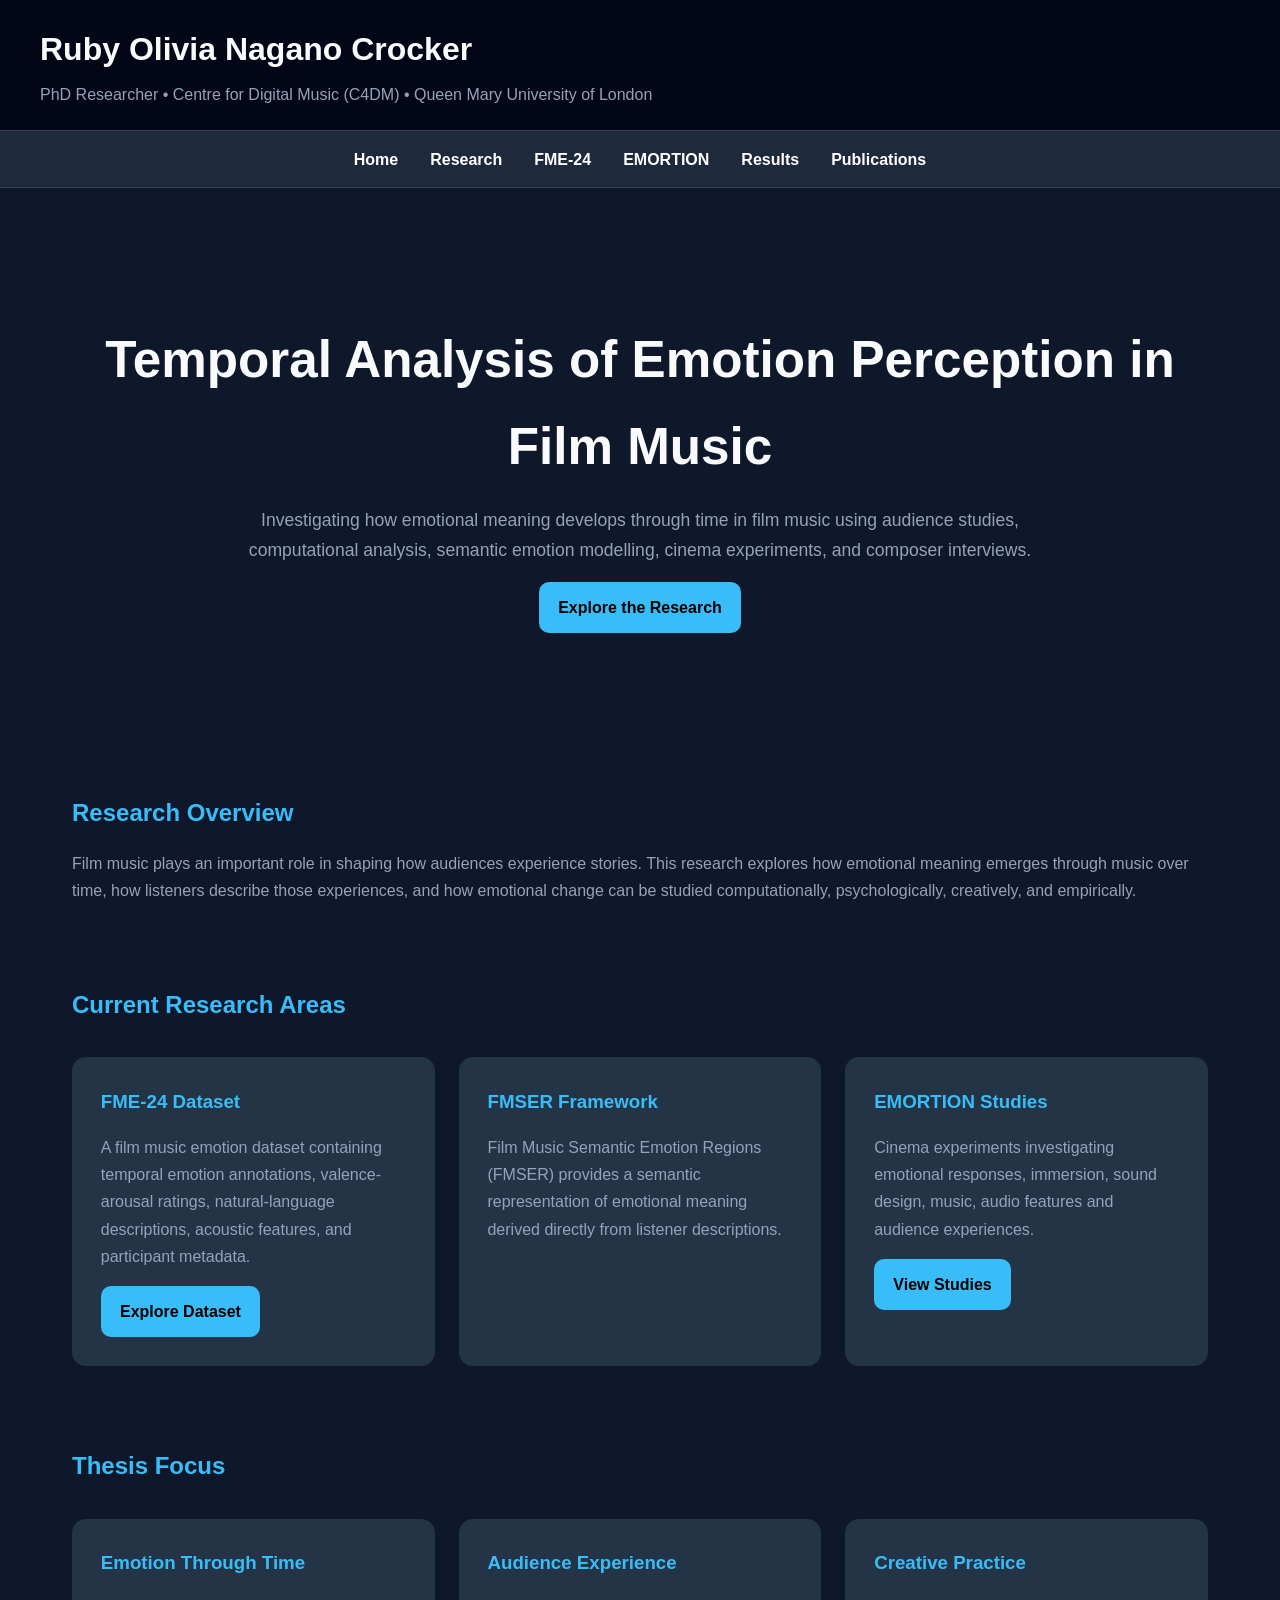
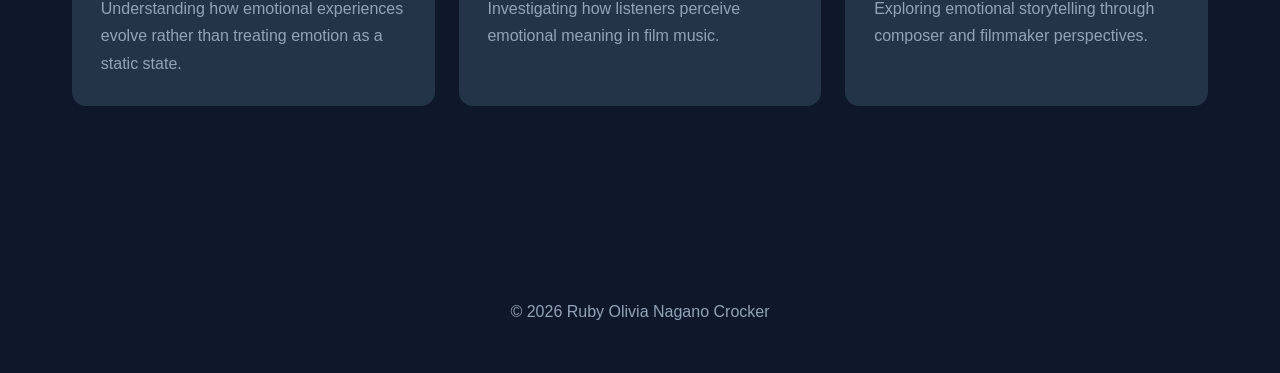
==== index.html @ 359a27bb "Created home page design" ====
<!DOCTYPE html>
<html lang="en">

<head>
    <meta charset="UTF-8">
    <meta name="viewport" content="width=device-width, initial-scale=1.0">
    <title>Ruby Crocker | Film Music & Emotion Research</title>

    <link rel="stylesheet" href="css/styles.css">
</head>

<body>

<header>

    <div class="header-content">

        <h1>Ruby Olivia Nagano Crocker</h1>

        <p>
            PhD Researcher • Centre for Digital Music (C4DM) • Queen Mary University of London
        </p>

    </div>

</header>

<nav>

    <a href="index.html">Home</a>
    <a href="research.html">Research</a>
    <a href="fme24.html">FME-24</a>
    <a href="emortion.html">EMORTION</a>
    <a href="explore-fme.html">Results</a>
    <a href="publications.html">Publications</a>

</nav>

<main>

    <section class="hero">

        <h2>Temporal Analysis of Emotion Perception in Film Music</h2>

        <p>
            Investigating how emotional meaning develops through time in film music using
            audience studies, computational analysis, semantic emotion modelling, cinema
            experiments, and composer interviews.
        </p>

        <a href="research.html" class="button">
            Explore the Research
        </a>

    </section>

    <section class="section">

        <h2>Research Overview</h2>

        <p>
            Film music plays an important role in shaping how audiences experience stories.
            This research explores how emotional meaning emerges through music over time,
            how listeners describe those experiences, and how emotional change can be
            studied computationally, psychologically, creatively, and empirically.
        </p>

    </section>

    <section class="section">

        <h2>Current Research Areas</h2>

        <div class="cards">

            <div class="card">

                <h3>FME-24 Dataset</h3>

                <p>
                    A film music emotion dataset containing temporal emotion annotations,
                    valence-arousal ratings, natural-language descriptions, acoustic
                    features, and participant metadata.
                </p>

                <a href="fme24.html" class="button">
                    Explore Dataset
                </a>

            </div>

            <div class="card">

                <h3>FMSER Framework</h3>

                <p>
                    Film Music Semantic Emotion Regions (FMSER) provides a semantic
                    representation of emotional meaning derived directly from listener
                    descriptions.
                </p>

            </div>

            <div class="card">

                <h3>EMORTION Studies</h3>

                <p>
                    Cinema experiments investigating emotional responses,
                    immersion, sound design, music, audio features and audience
                    experiences.
                </p>

                <a href="emortion.html" class="button">
                    View Studies
                </a>

            </div>

        </div>

    </section>

    <section class="section">

        <h2>Thesis Focus</h2>

        <div class="cards">

            <div class="card">
                <h3>Emotion Through Time</h3>
                <p>
                    Understanding how emotional experiences evolve rather than treating
                    emotion as a static state.
                </p>
            </div>

            <div class="card">
                <h3>Audience Experience</h3>
                <p>
                    Investigating how listeners perceive emotional meaning in film music.
                </p>
            </div>

            <div class="card">
                <h3>Creative Practice</h3>
                <p>
                    Exploring emotional storytelling through composer and filmmaker
                    perspectives.
                </p>
            </div>

        </div>

    </section>

</main>

<footer>

    © 2026 Ruby Olivia Nagano Crocker

</footer>

</body>

</html>
---- css/styles.css ----
:root {

    --background: #0f172a;
    --surface: #1e293b;
    --card: #243447;

    --text: #f8fafc;
    --muted: #94a3b8;

    --accent: #38bdf8;

}

* {
    margin: 0;
    padding: 0;
    box-sizing: border-box;
}

body {

    font-family: "Segoe UI", sans-serif;

    background: var(--background);

    color: var(--text);

    line-height: 1.7;
}

header {

    background: #020617;

    border-bottom: 1px solid #334155;

    padding: 1.4rem 2rem;
}

.header-content {

    max-width: 1200px;
    margin: auto;
}

header h1 {

    font-size: 2rem;
}

header p {

    color: var(--muted);
    margin-top: 0.25rem;
}

nav {

    background: var(--surface);

    display: flex;

    justify-content: center;

    gap: 2rem;

    padding: 0.9rem;

    border-bottom: 1px solid #334155;

    position: sticky;
    top: 0;
}

nav a {

    text-decoration: none;

    color: white;

    font-weight: 600;

    transition: 0.3s;
}

nav a:hover {

    color: var(--accent);
}

main {

    max-width: 1200px;

    margin: auto;

    padding: 3rem 2rem;
}

.hero {

    text-align: center;

    padding: 5rem 1rem;
}

.hero h2 {

    font-size: 3.2rem;

    margin-bottom: 1rem;
}

.hero p {

    max-width: 800px;

    margin: auto;

    color: var(--muted);

    font-size: 1.1rem;
}

.section {

    margin-top: 5rem;
}

.section h2 {

    margin-bottom: 1rem;

    color: var(--accent);
}

.section p {

    color: var(--muted);
}

.cards {

    display: grid;

    grid-template-columns: repeat(auto-fit, minmax(280px,1fr));

    gap: 1.5rem;

    margin-top: 2rem;
}

.card {

    background: var(--card);

    padding: 1.8rem;

    border-radius: 14px;

    transition: 0.3s;
}

.card:hover {

    transform: translateY(-5px);
}

.card h3 {

    color: var(--accent);

    margin-bottom: 1rem;
}

.button {

    display: inline-block;

    margin-top: 1rem;

    background: var(--accent);

    color: black;

    text-decoration: none;

    padding: 0.75rem 1.2rem;

    border-radius: 10px;

    font-weight: 700;
}

footer {

    margin-top: 6rem;

    text-align: center;

    padding: 3rem;

    color: var(--muted);
}
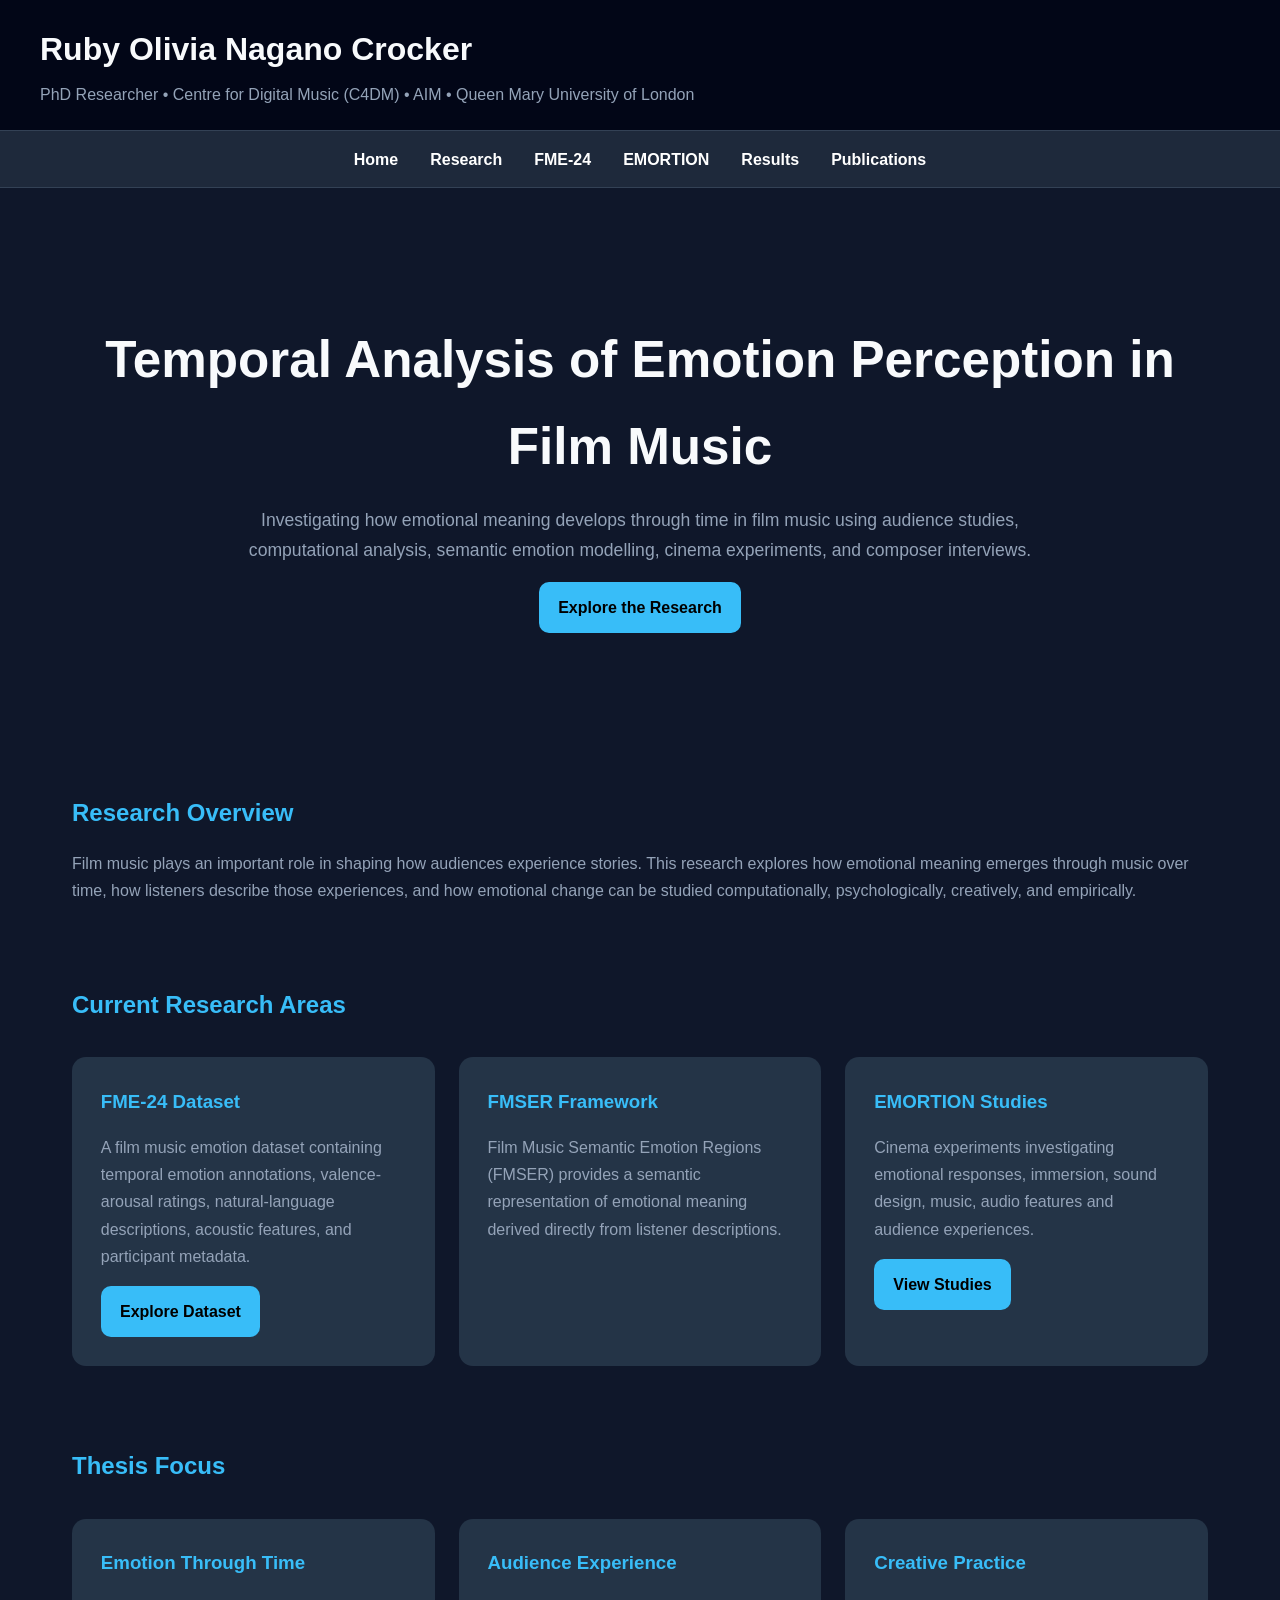
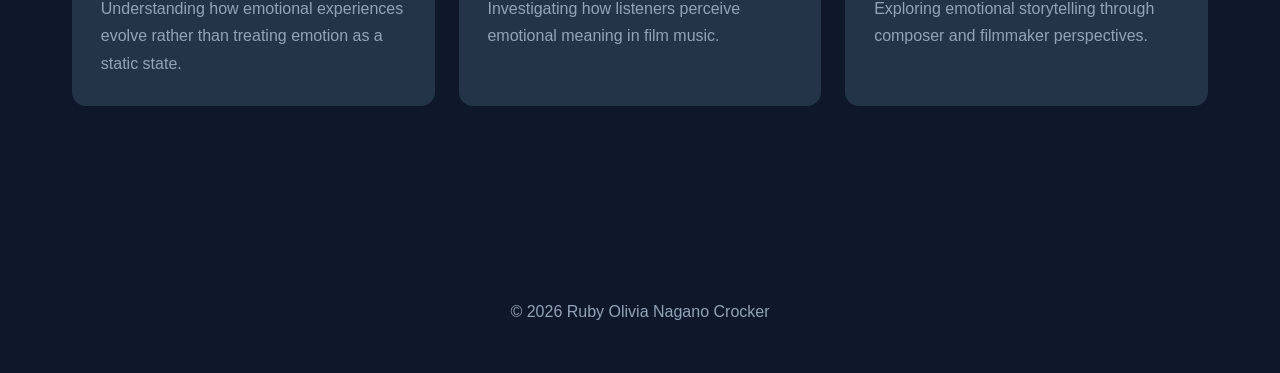
==== commit cfae963e: "Added coming soon filler pages and navigation" ====
--- a/index.html
+++ b/index.html
@@ -18,7 +18,7 @@
         <h1>Ruby Olivia Nagano Crocker</h1>
 
         <p>
-            PhD Researcher • Centre for Digital Music (C4DM) • Queen Mary University of London
+            PhD Researcher • Centre for Digital Music (C4DM) • AIM • Queen Mary University of London
         </p>
 
     </div>
--- a/css/styles.css
+++ b/css/styles.css
@@ -201,4 +201,89 @@
     padding: 3rem;
 
     color: var(--muted);
+}
+
+
+
+
+
+
+
+
+
+
+
+.coming-soon {
+
+    background: var(--card);
+
+    border-radius: 14px;
+
+    padding: 2rem;
+
+    text-align: center;
+
+    margin-top: 2rem;
+}
+
+.coming-soon h2 {
+
+    color: var(--accent);
+
+    margin-bottom: 1rem;
+}
+
+.coming-soon p {
+
+    color: var(--muted);
+}
+
+
+
+
+
+/* =========================
+   MOBILE RESPONSIVE DESIGN
+========================= */
+
+@media (max-width: 768px) {
+
+    header h1 {
+        font-size: 1.4rem;
+    }
+
+    header p {
+        font-size: 0.9rem;
+    }
+
+    nav {
+        flex-wrap: wrap;
+        gap: 1rem;
+        padding: 0.8rem;
+    }
+
+    nav a {
+        font-size: 0.9rem;
+    }
+
+    .hero {
+        padding: 3rem 1rem;
+    }
+
+    .hero h2 {
+        font-size: 2rem;
+    }
+
+    .hero p {
+        font-size: 1rem;
+    }
+
+    main {
+        padding: 2rem 1rem;
+    }
+
+    .cards {
+        grid-template-columns: 1fr;
+    }
+
 }
